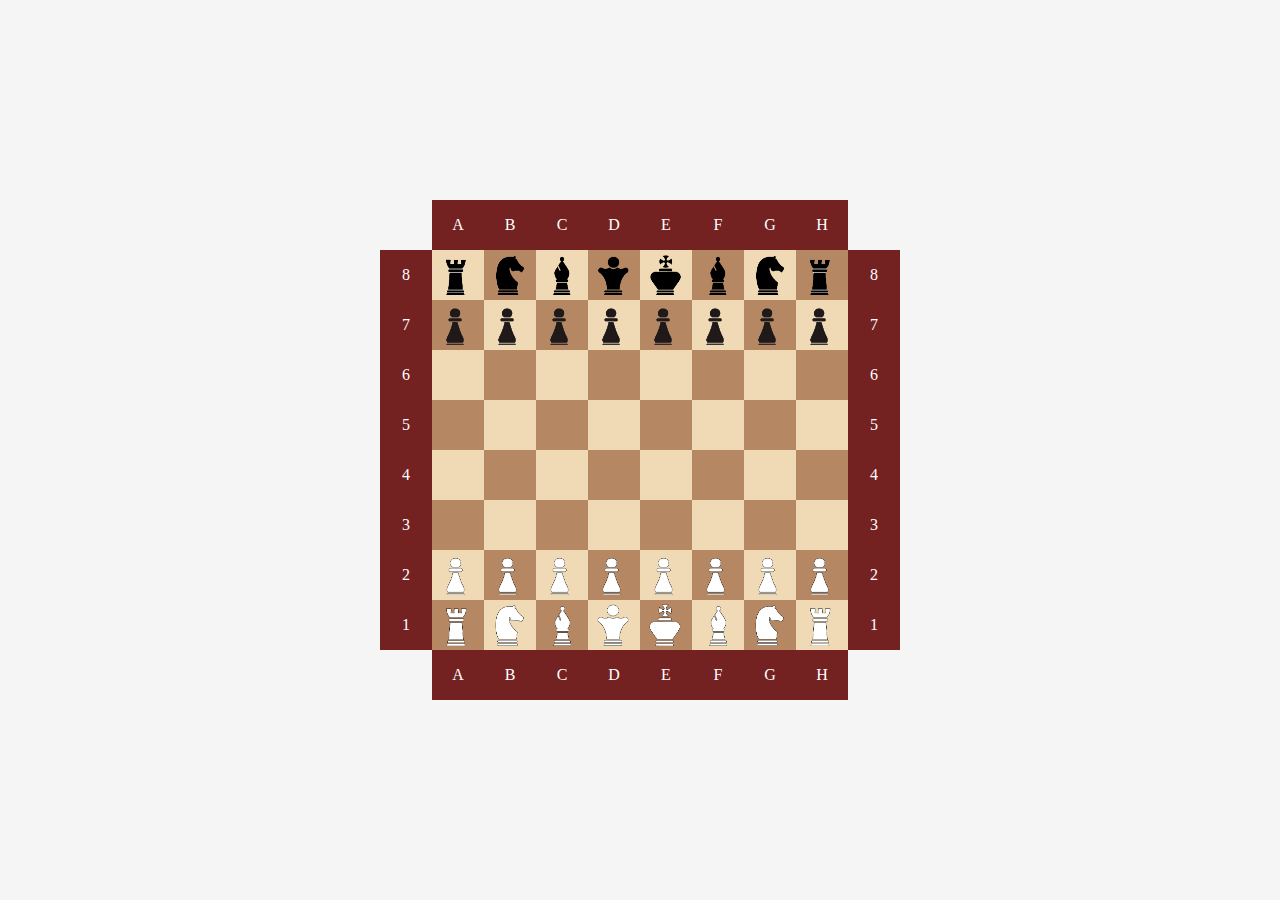
==== lesson5/index.html @ 07644cca "Done lesson #5" ====
<body>
</body>

<style>
    body {
        display: flex;
        align-items: center;
        justify-content: center;
        background-color: whitesmoke;
    }

    table {
        border-spacing: 0;
    }

    tr,
    td {
        width: 50px;
        height: 50px;
        text-align: center;
        color: white;
    }

    .black {
        background-color: #B58763;
    }

    .white {
        background-color: #F0DAB5;
    }

    .number,
    .symbol {
        background-color: #732121;
        align-items: center;
    }
</style>

<script>
    var number = [8, 7, 6, 5, 4, 3, 2, 1];
    var symbol = ['A', 'B', 'C', 'D', 'E', 'F', 'G', 'H'];
    var figures = ['ладья', 'конь', 'ферзь', 'король', 'королева', 'ферзь', 'конь', 'ладья', 'пешка', 'пешка', 'пешка', 'пешка', 'пешка', 'пешка', 'пешка', 'пешка'];

    var table = document.createElement("table");
    for (var i = 1; i < 11; i++) {
        var tr = document.createElement('tr');
        for (var j = 1; j < 11; j++) {
            var td = document.createElement('td');

            if ((i != 1 && i != 10) || (j != 1 && j != 10)) { // убираю боковые квадраты
                if (j != 1 && j != 10 && i != 1 && i != 10) {
                    if (i == 2) { td.style.backgroundImage = "url('images/black/" + figures[j - 2] + ".png')"; td.style.backgroundSize = '50px'; }
                    if (i == 3) { td.style.backgroundImage = "url('images/black/" + figures[j + 6] + ".png')"; td.style.backgroundSize = '50px'; }

                    if (i == 9) { td.style.backgroundImage = "url('images/white/" + figures[j - 2] + ".png')"; td.style.backgroundSize = '50px'; }
                    if (i == 8) { td.style.backgroundImage = "url('images/white/" + figures[j + 6] + ".png')"; td.style.backgroundSize = '50px'; }

                    if (i % 2 == j % 2) {
                        td.className = "white";
                    } else {
                        td.className = "black";
                    }
                } else {
                    if (j == 1 || j == 10) {
                        td.className = "number";
                        td.innerHTML = number[i - 2];
                    } else {
                        td.className = "symbol";
                        td.innerHTML = symbol[j - 2];
                    }
                }
            }

            tr.appendChild(td);
        }
        table.appendChild(tr);
    }
    document.body.appendChild(table);
</script>
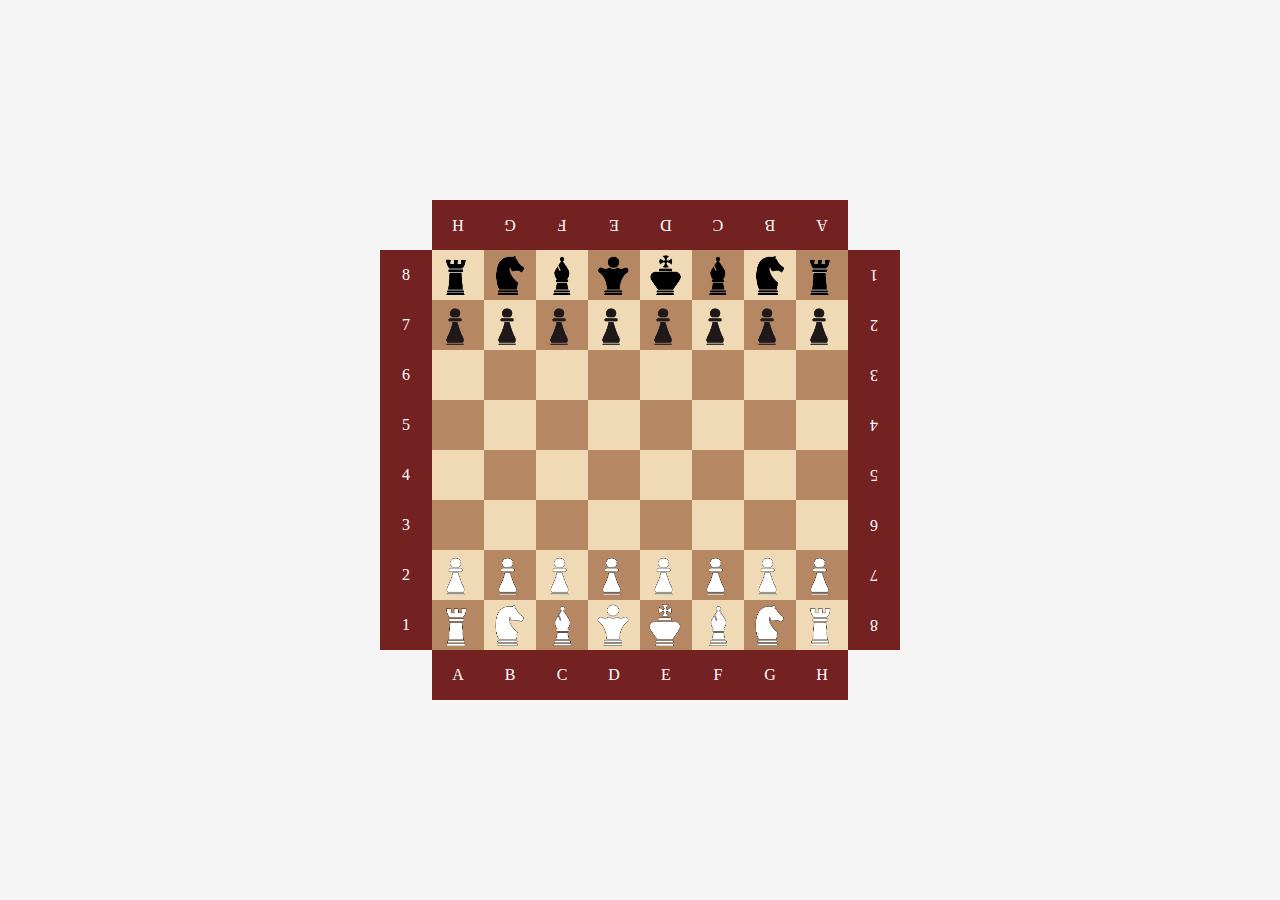
==== commit 379662c9: "FIX" ====
--- a/lesson5/index.html
+++ b/lesson5/index.html
@@ -38,7 +38,9 @@
 
 <script>
     var number = [8, 7, 6, 5, 4, 3, 2, 1];
+    var numberReverse = [1, 2, 3, 4, 5, 6, 7, 8];
     var symbol = ['A', 'B', 'C', 'D', 'E', 'F', 'G', 'H'];
+    var symbolReverse = ['H', 'G', 'F', 'E', 'D', 'C', 'B', 'A'];
     var figures = ['ладья', 'конь', 'ферзь', 'король', 'королева', 'ферзь', 'конь', 'ладья', 'пешка', 'пешка', 'пешка', 'пешка', 'пешка', 'пешка', 'пешка', 'пешка'];
 
     var table = document.createElement("table");
@@ -61,12 +63,22 @@
                         td.className = "black";
                     }
                 } else {
-                    if (j == 1 || j == 10) {
+                    if (j == 1) {
                         td.className = "number";
                         td.innerHTML = number[i - 2];
-                    } else {
+                    } else if (i == 10) {
                         td.className = "symbol";
                         td.innerHTML = symbol[j - 2];
+                    }
+
+                    if (j == 10) {
+                        td.style.transform = "rotate(0.5turn)";
+                        td.className = "number";
+                        td.innerHTML = numberReverse[i - 2];
+                    } else if (i == 1) {
+                        td.style.transform = "rotate(0.5turn)";
+                        td.className = "symbol";
+                        td.innerHTML = symbolReverse[j - 2];
                     }
                 }
             }
